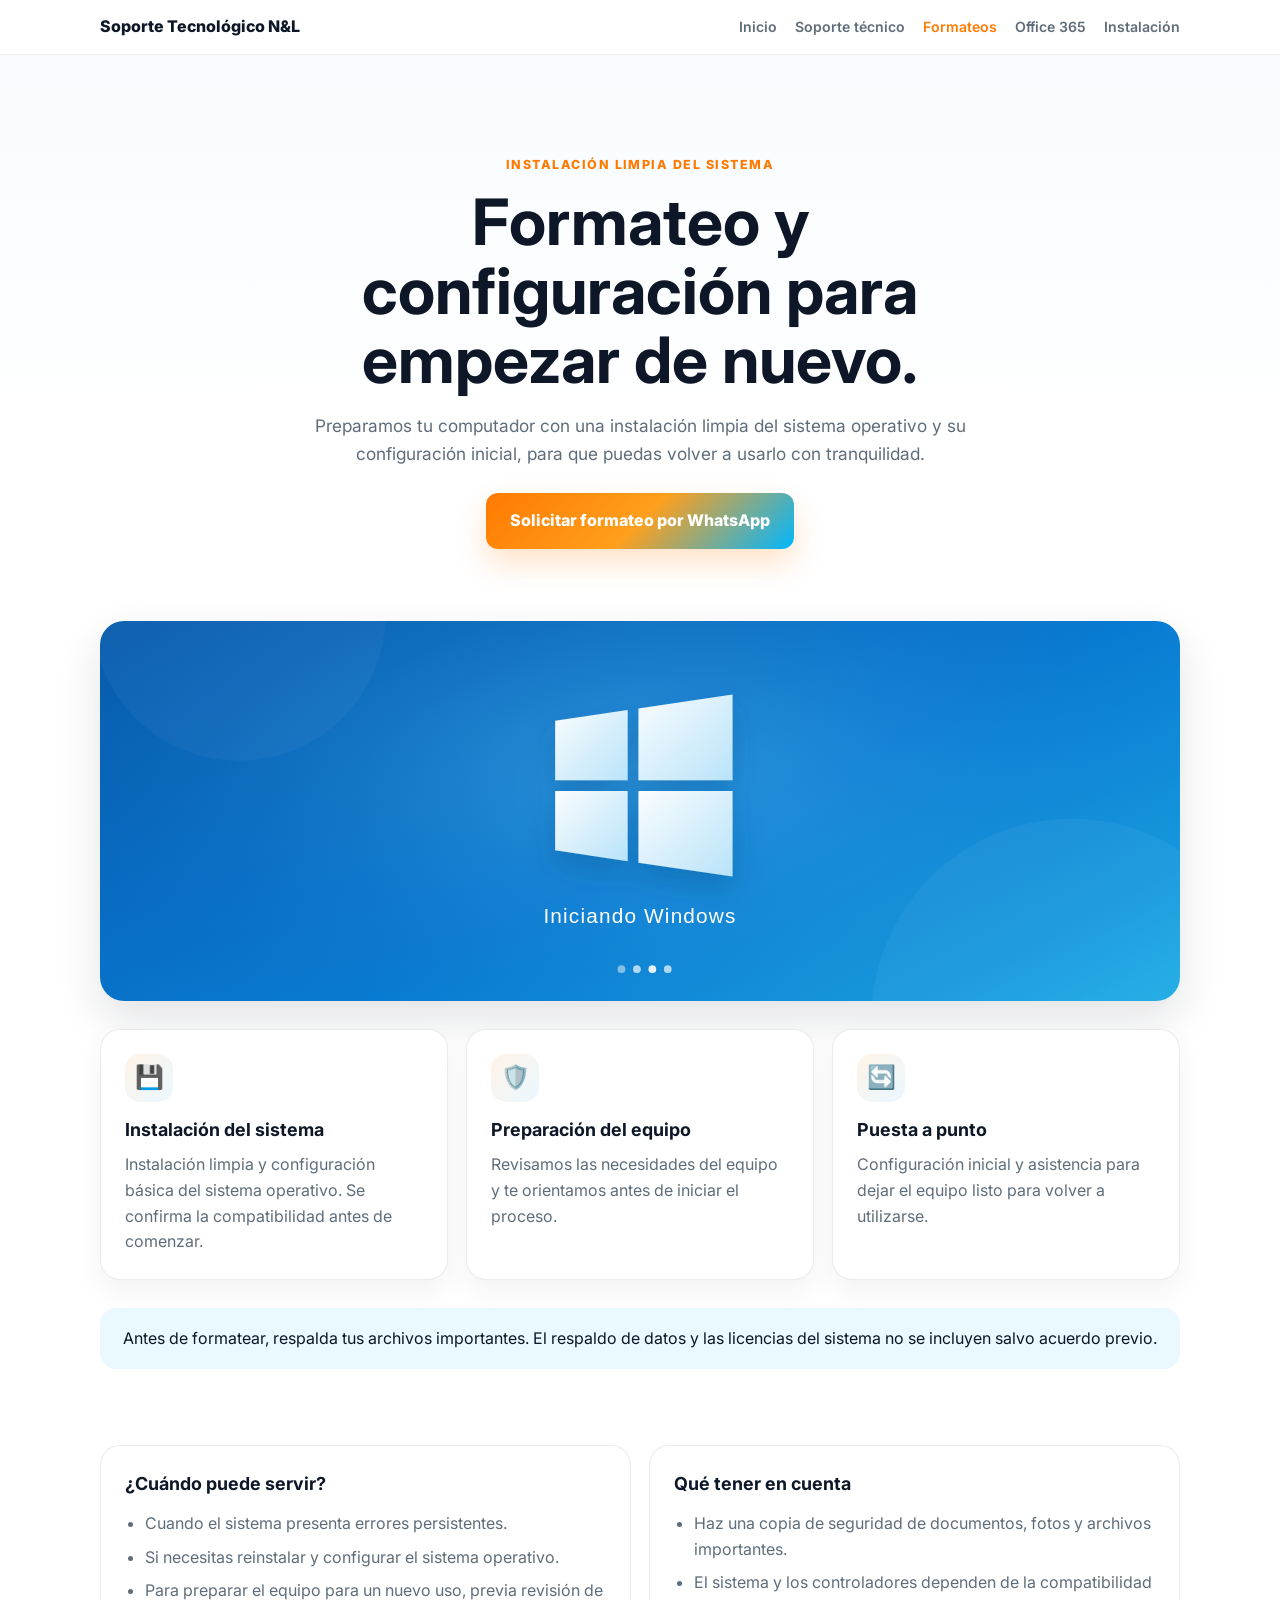
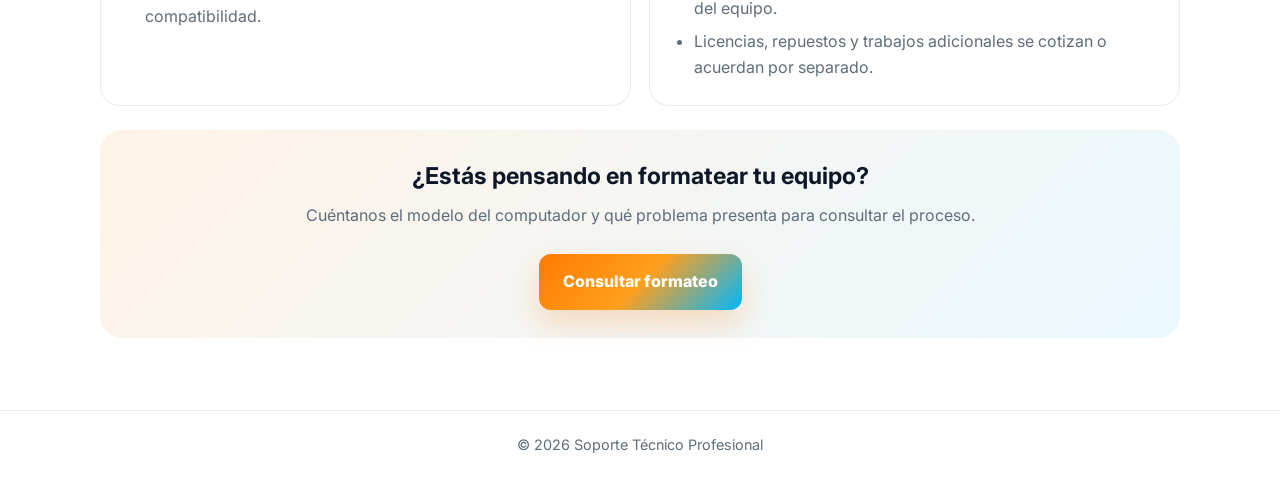
==== formateos.html @ 91364924 "Add files via upload" ====
<!DOCTYPE html>
<html lang="es">
  <head>
    <meta charset="UTF-8" />
    <meta name="viewport" content="width=device-width, initial-scale=1.0" />
    <meta name="description" content="Servicio de formateo, reinstalación y configuración de computadores." />
    <title>Formateos | Soporte Tecnológico N&amp;L</title>
    <link rel="preconnect" href="https://fonts.googleapis.com" />
    <link rel="preconnect" href="https://fonts.gstatic.com" crossorigin />
    <link href="https://fonts.googleapis.com/css2?family=Inter:wght@400;500;600;700;800&display=swap" rel="stylesheet" />
    <style>
      :root { --primary: #ff7a00; --accent: #00b7ff; --dark: #0d1727; --text: #1f2937; --muted: #5f6d7a; --soft-blue: #eaf8ff; --soft-orange: #fff3e7; --white: #fff; }
      * { box-sizing: border-box; }
      body { margin: 0; color: var(--text); background: linear-gradient(180deg, #f7fbff 0, var(--white) 440px); font-family: Inter, sans-serif; line-height: 1.6; }
      a { color: inherit; text-decoration: none; }
      .container { width: min(1080px, calc(100% - 32px)); margin: 0 auto; }
      .header { position: sticky; top: 0; z-index: 20; padding: 14px 0; border-bottom: 1px solid rgba(13, 23, 39, .08); background: rgba(255, 255, 255, .96); backdrop-filter: blur(14px); }
      .header-inner { display: flex; align-items: center; justify-content: space-between; gap: 18px; }
      .brand { color: var(--dark); font-weight: 800; }
      .nav-menu { display: flex; align-items: center; justify-content: flex-end; gap: 8px 18px; flex-wrap: wrap; }
      .nav-menu a { color: var(--muted); font-size: .88rem; font-weight: 600; }
      .nav-menu a:hover, .nav-menu a[aria-current="page"] { color: var(--primary); }
      .hero { padding: clamp(56px, 9vw, 100px) 0 48px; text-align: center; }
      .eyebrow { margin: 0 0 12px; color: var(--primary); font-size: .78rem; font-weight: 800; letter-spacing: .12em; text-transform: uppercase; }
      h1 { max-width: 760px; margin: 0 auto 18px; color: var(--dark); font-size: clamp(2.2rem, 5vw, 4rem); line-height: 1.08; }
      .intro { max-width: 700px; margin: 0 auto; color: var(--muted); font-size: 1.08rem; }
      .button { display: inline-flex; align-items: center; justify-content: center; margin-top: 26px; padding: 15px 24px; border-radius: 12px; color: var(--white); background: linear-gradient(135deg, var(--primary), #ff9f1c, var(--accent)); box-shadow: 0 14px 30px rgba(255, 122, 0, .22); font-weight: 800; transition: transform .2s ease; }
      .button:hover { transform: translateY(-2px); }
      .services { padding: 24px 0 76px; }
      .visual { margin: 0 auto 28px; overflow: hidden; border-radius: 24px; box-shadow: 0 18px 44px rgba(15, 23, 42, .12); }
      .visual img { display: block; width: 100%; height: clamp(220px, 35vw, 380px); object-fit: cover; }
      .grid { display: grid; grid-template-columns: repeat(3, minmax(0, 1fr)); gap: 18px; }
      .card { padding: 24px; border: 1px solid rgba(13, 23, 39, .08); border-radius: 20px; background: var(--white); box-shadow: 0 12px 28px rgba(15, 23, 42, .05); }
      .icon { display: grid; width: 48px; height: 48px; margin-bottom: 14px; place-items: center; border-radius: 15px; background: linear-gradient(135deg, var(--soft-orange), var(--soft-blue)); font-size: 1.45rem; }
      h2 { margin: 0 0 8px; color: var(--dark); font-size: 1.12rem; }
      .card p { margin: 0; color: var(--muted); }
      .details { padding: 0 0 72px; }
      .details-grid { display: grid; grid-template-columns: 1fr 1fr; gap: 18px; }
      .details-card { padding: 24px; border: 1px solid rgba(13, 23, 39, .08); border-radius: 20px; background: var(--white); }
      .details-card h2 { margin-bottom: 12px; }
      .details-card ul { margin: 0; padding-left: 20px; color: var(--muted); }
      .details-card li + li { margin-top: 8px; }
      .note { margin: 28px 0 0; padding: 18px 20px; border-radius: 16px; background: var(--soft-blue); color: var(--dark); text-align: center; }
      .final-cta { margin-top: 24px; padding: 28px; border-radius: 22px; background: linear-gradient(135deg, #fff3e7, #eaf8ff); text-align: center; }
      .final-cta h2 { font-size: 1.45rem; }
      .final-cta p { margin: 0; color: var(--muted); }
      footer { padding: 22px 0; border-top: 1px solid rgba(13, 23, 39, .08); color: var(--muted); font-size: .9rem; text-align: center; }
      @media (max-width: 700px) { .grid, .details-grid { grid-template-columns: 1fr; } .header-inner { align-items: flex-start; flex-direction: column; } .nav-menu { justify-content: flex-start; gap: 8px 14px; } .card, .details-card { padding: 20px; } }
    </style>
  </head>
  <body>
    <header class="header"><div class="container header-inner"><a class="brand" href="index.html">Soporte Tecnológico N&amp;L</a><nav class="nav-menu" aria-label="Navegación principal"><a href="index.html">Inicio</a><a href="soporte-tecnico.html">Soporte técnico</a><a href="formateos.html" aria-current="page">Formateos</a><a href="office-365.html">Office 365</a><a href="instalacion.html">Instalación</a></nav></div></header>
    <main>
      <section class="hero"><div class="container"><p class="eyebrow">Instalación limpia del sistema</p><h1>Formateo y configuración para empezar de nuevo.</h1><p class="intro">Preparamos tu computador con una instalación limpia del sistema operativo y su configuración inicial, para que puedas volver a usarlo con tranquilidad.</p><a class="button" href="https://wa.me/573007849089?text=Hola%2C%20quiero%20informaci%C3%B3n%20sobre%20el%20servicio%20de%20formateo." target="_blank" rel="noopener noreferrer">Solicitar formateo por WhatsApp</a></div></section>
      <section class="services"><div class="container">
        <figure class="visual"><img src="windows-inicio.svg" alt="Ilustración de la pantalla azul de inicio de Windows con el mensaje Iniciando Windows" loading="lazy" /></figure>
        <div class="grid">
        <article class="card"><div class="icon" aria-hidden="true">💾</div><h2>Instalación del sistema</h2><p>Instalación limpia y configuración básica del sistema operativo. Se confirma la compatibilidad antes de comenzar.</p></article>
        <article class="card"><div class="icon" aria-hidden="true">🛡️</div><h2>Preparación del equipo</h2><p>Revisamos las necesidades del equipo y te orientamos antes de iniciar el proceso.</p></article>
        <article class="card"><div class="icon" aria-hidden="true">🔄</div><h2>Puesta a punto</h2><p>Configuración inicial y asistencia para dejar el equipo listo para volver a utilizarse.</p></article>
      </div><p class="note">Antes de formatear, respalda tus archivos importantes. El respaldo de datos y las licencias del sistema no se incluyen salvo acuerdo previo.</p></div></section>
      <section class="details"><div class="container"><div class="details-grid">
        <article class="details-card"><h2>¿Cuándo puede servir?</h2><ul><li>Cuando el sistema presenta errores persistentes.</li><li>Si necesitas reinstalar y configurar el sistema operativo.</li><li>Para preparar el equipo para un nuevo uso, previa revisión de compatibilidad.</li></ul></article>
        <article class="details-card"><h2>Qué tener en cuenta</h2><ul><li>Haz una copia de seguridad de documentos, fotos y archivos importantes.</li><li>El sistema y los controladores dependen de la compatibilidad del equipo.</li><li>Licencias, repuestos y trabajos adicionales se cotizan o acuerdan por separado.</li></ul></article>
      </div><div class="final-cta"><h2>¿Estás pensando en formatear tu equipo?</h2><p>Cuéntanos el modelo del computador y qué problema presenta para consultar el proceso.</p><a class="button" href="https://wa.me/573007849089?text=Hola%2C%20quiero%20consultar%20un%20formateo.%20Mi%20equipo%20es%20y%20presenta%20este%20problema%3A%20" target="_blank" rel="noopener noreferrer">Consultar formateo</a></div></div></section>
    </main>
    <footer>© 2026 Soporte Técnico Profesional</footer>
  </body>
</html>
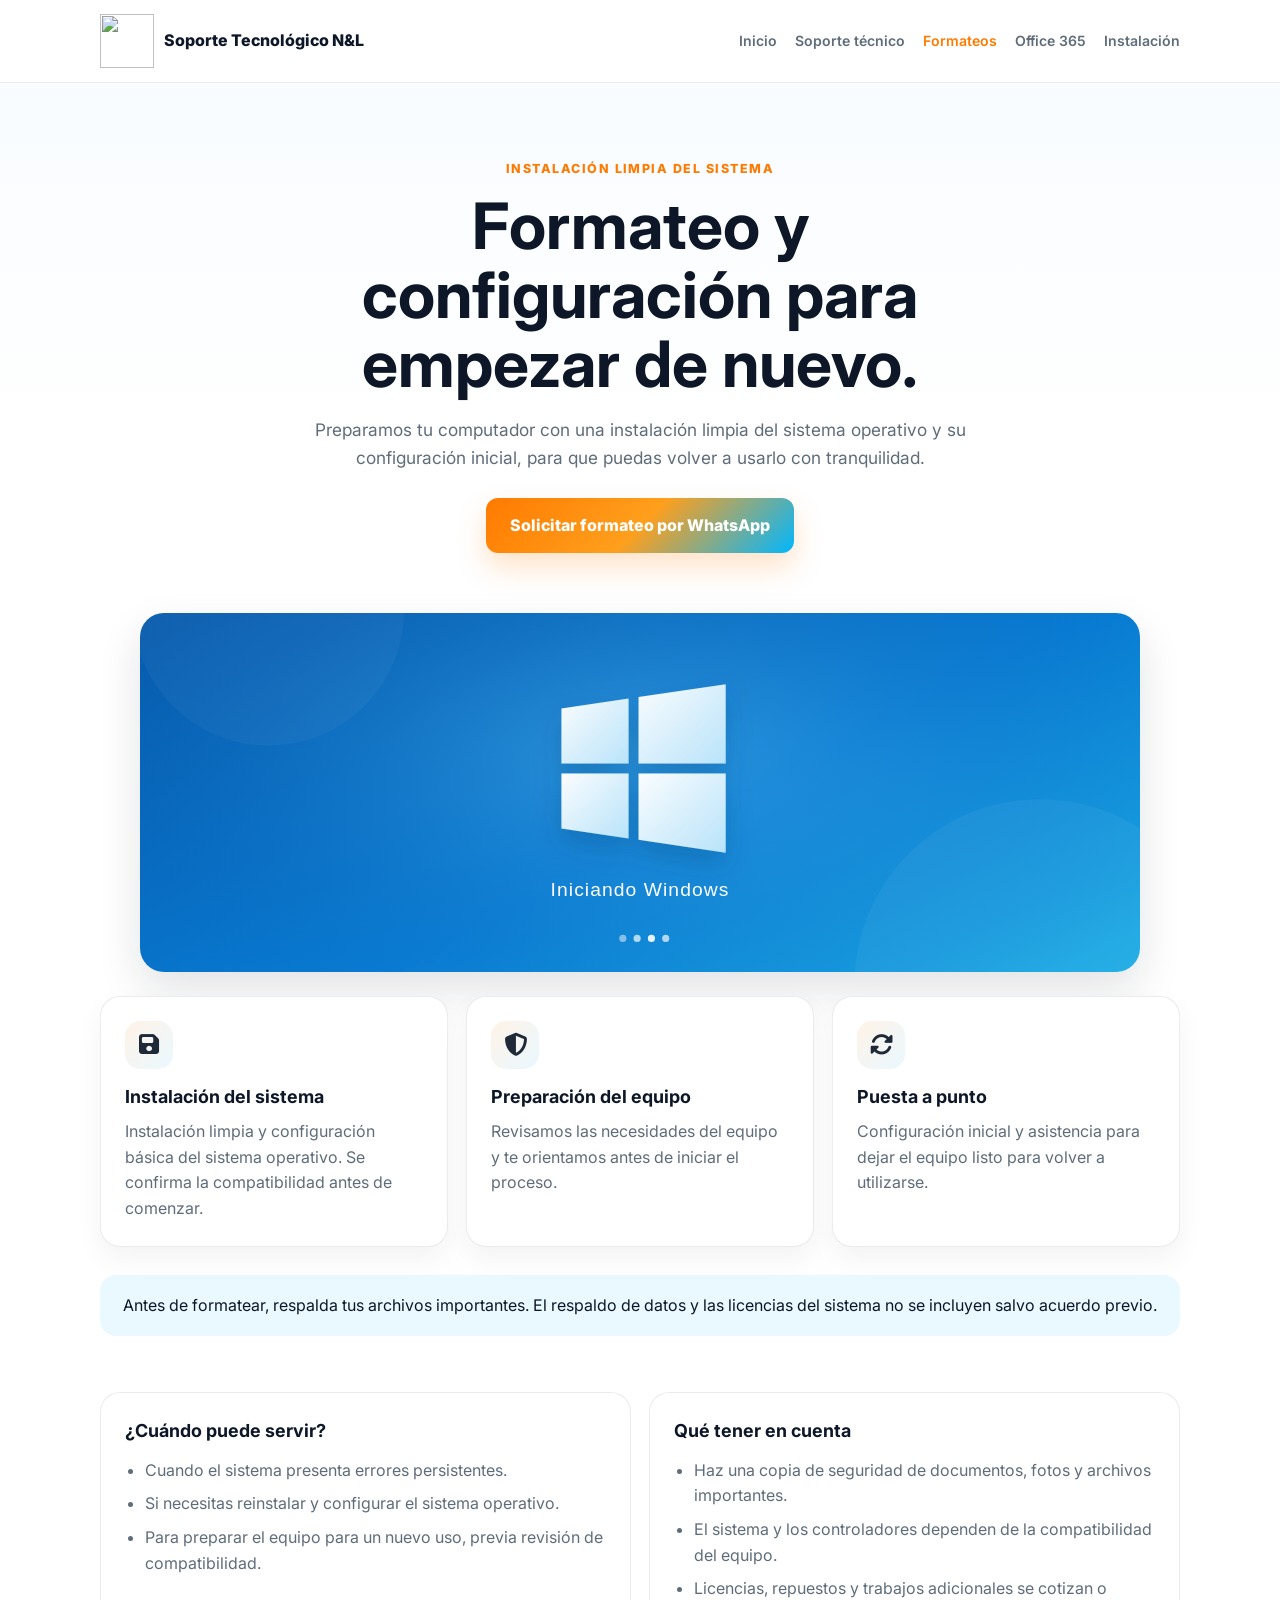
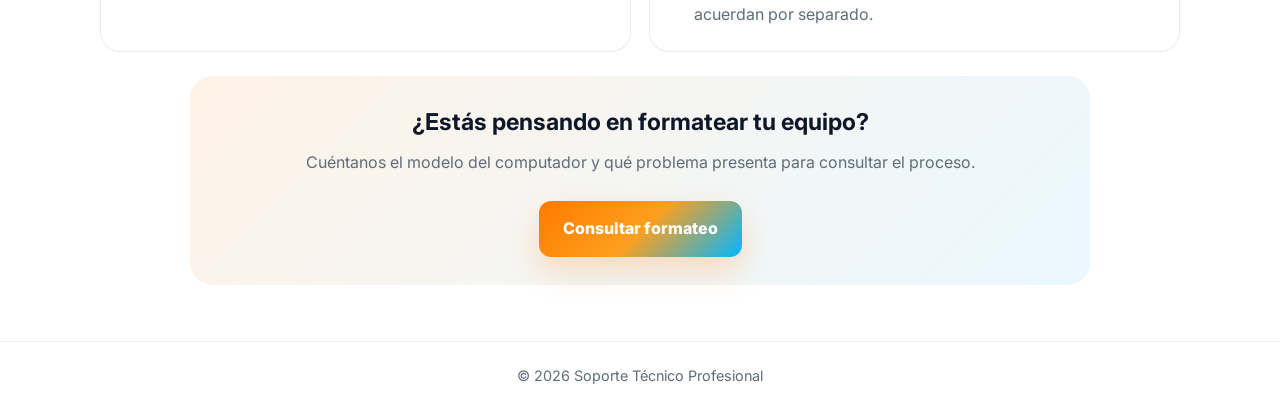
==== commit d2e8d6f4: "Add files via upload" ====
--- a/formateos.html
+++ b/formateos.html
@@ -7,6 +7,7 @@
     <title>Formateos | Soporte Tecnológico N&amp;L</title>
     <link rel="preconnect" href="https://fonts.googleapis.com" />
     <link rel="preconnect" href="https://fonts.gstatic.com" crossorigin />
+    <link rel="stylesheet" href="https://cdnjs.cloudflare.com/ajax/libs/font-awesome/6.7.2/css/all.min.css" referrerpolicy="no-referrer" />
     <link href="https://fonts.googleapis.com/css2?family=Inter:wght@400;500;600;700;800&display=swap" rel="stylesheet" />
     <style>
       :root { --primary: #ff7a00; --accent: #00b7ff; --dark: #0d1727; --text: #1f2937; --muted: #5f6d7a; --soft-blue: #eaf8ff; --soft-orange: #fff3e7; --white: #fff; }
@@ -16,48 +17,70 @@
       .container { width: min(1080px, calc(100% - 32px)); margin: 0 auto; }
       .header { position: sticky; top: 0; z-index: 20; padding: 14px 0; border-bottom: 1px solid rgba(13, 23, 39, .08); background: rgba(255, 255, 255, .96); backdrop-filter: blur(14px); }
       .header-inner { display: flex; align-items: center; justify-content: space-between; gap: 18px; }
-      .brand { color: var(--dark); font-weight: 800; }
+      .brand { display: inline-flex; align-items: center; gap: 10px; color: var(--dark); font-weight: 800; }
+      .brand img { display: block; width: 54px; height: 54px; object-fit: contain; }
       .nav-menu { display: flex; align-items: center; justify-content: flex-end; gap: 8px 18px; flex-wrap: wrap; }
       .nav-menu a { color: var(--muted); font-size: .88rem; font-weight: 600; }
-      .nav-menu a:hover, .nav-menu a[aria-current="page"] { color: var(--primary); }
-      .hero { padding: clamp(56px, 9vw, 100px) 0 48px; text-align: center; }
+      .nav-icon { display: none; }
+      .nav-menu a:hover, .nav-menu a:focus-visible, .nav-menu a[aria-current="page"] { color: var(--primary); }
+      .hero { padding: clamp(48px, 6vw, 76px) 0 40px; text-align: center; }
       .eyebrow { margin: 0 0 12px; color: var(--primary); font-size: .78rem; font-weight: 800; letter-spacing: .12em; text-transform: uppercase; }
       h1 { max-width: 760px; margin: 0 auto 18px; color: var(--dark); font-size: clamp(2.2rem, 5vw, 4rem); line-height: 1.08; }
       .intro { max-width: 700px; margin: 0 auto; color: var(--muted); font-size: 1.08rem; }
       .button { display: inline-flex; align-items: center; justify-content: center; margin-top: 26px; padding: 15px 24px; border-radius: 12px; color: var(--white); background: linear-gradient(135deg, var(--primary), #ff9f1c, var(--accent)); box-shadow: 0 14px 30px rgba(255, 122, 0, .22); font-weight: 800; transition: transform .2s ease; }
       .button:hover { transform: translateY(-2px); }
-      .services { padding: 24px 0 76px; }
-      .visual { margin: 0 auto 28px; overflow: hidden; border-radius: 24px; box-shadow: 0 18px 44px rgba(15, 23, 42, .12); }
-      .visual img { display: block; width: 100%; height: clamp(220px, 35vw, 380px); object-fit: cover; }
-      .grid { display: grid; grid-template-columns: repeat(3, minmax(0, 1fr)); gap: 18px; }
-      .card { padding: 24px; border: 1px solid rgba(13, 23, 39, .08); border-radius: 20px; background: var(--white); box-shadow: 0 12px 28px rgba(15, 23, 42, .05); }
+      .services { padding: 20px 0 56px; }
+      .visual { max-width: 1000px; margin: 0 auto 24px; overflow: hidden; border-radius: 24px; box-shadow: 0 18px 44px rgba(15, 23, 42, .12); }
+      .visual img { display: block; width: 100%; height: clamp(250px, 28vw, 360px); object-fit: cover; }
+      .grid { display: grid; grid-template-columns: repeat(3, minmax(0, 1fr)); align-items: stretch; gap: 18px; }
+      .card { min-height: 205px; padding: 24px; border: 1px solid rgba(13, 23, 39, .08); border-radius: 20px; background: var(--white); box-shadow: 0 12px 28px rgba(15, 23, 42, .05); }
       .icon { display: grid; width: 48px; height: 48px; margin-bottom: 14px; place-items: center; border-radius: 15px; background: linear-gradient(135deg, var(--soft-orange), var(--soft-blue)); font-size: 1.45rem; }
       h2 { margin: 0 0 8px; color: var(--dark); font-size: 1.12rem; }
       .card p { margin: 0; color: var(--muted); }
-      .details { padding: 0 0 72px; }
-      .details-grid { display: grid; grid-template-columns: 1fr 1fr; gap: 18px; }
-      .details-card { padding: 24px; border: 1px solid rgba(13, 23, 39, .08); border-radius: 20px; background: var(--white); }
+      .details { padding: 0 0 56px; }
+      .details-grid { display: grid; grid-template-columns: 1fr 1fr; align-items: stretch; gap: 18px; }
+      .details-card { min-height: 190px; padding: 24px; border: 1px solid rgba(13, 23, 39, .08); border-radius: 20px; background: var(--white); }
       .details-card h2 { margin-bottom: 12px; }
       .details-card ul { margin: 0; padding-left: 20px; color: var(--muted); }
       .details-card li + li { margin-top: 8px; }
       .note { margin: 28px 0 0; padding: 18px 20px; border-radius: 16px; background: var(--soft-blue); color: var(--dark); text-align: center; }
-      .final-cta { margin-top: 24px; padding: 28px; border-radius: 22px; background: linear-gradient(135deg, #fff3e7, #eaf8ff); text-align: center; }
+      .final-cta { max-width: 900px; margin: 24px auto 0; padding: 28px; border-radius: 22px; background: linear-gradient(135deg, #fff3e7, #eaf8ff); text-align: center; }
       .final-cta h2 { font-size: 1.45rem; }
       .final-cta p { margin: 0; color: var(--muted); }
       footer { padding: 22px 0; border-top: 1px solid rgba(13, 23, 39, .08); color: var(--muted); font-size: .9rem; text-align: center; }
-      @media (max-width: 700px) { .grid, .details-grid { grid-template-columns: 1fr; } .header-inner { align-items: flex-start; flex-direction: column; } .nav-menu { justify-content: flex-start; gap: 8px 14px; } .card, .details-card { padding: 20px; } }
+      @media (max-width: 700px) { .grid, .details-grid { grid-template-columns: 1fr; } .header-inner { align-items: flex-start; flex-direction: column; } .brand img { width: 42px; height: 42px; } .nav-menu { width: 100%; justify-content: center; gap: 8px; } .nav-menu a { display: grid; width: 44px; height: 44px; place-items: center; border: 1px solid rgba(255, 122, 0, .2); border-radius: 12px; background: linear-gradient(135deg, var(--soft-orange), var(--soft-blue)); color: var(--primary-dark); font-size: 1.15rem; transition: color .2s ease, background .2s ease, transform .2s ease, box-shadow .2s ease; } .nav-menu a:hover, .nav-menu a:focus-visible, .nav-menu a[aria-current="page"] { color: #fff; border-color: transparent; background: linear-gradient(135deg, var(--primary), var(--accent)); box-shadow: 0 8px 18px rgba(255, 122, 0, .22); } .nav-menu a:active { background: var(--primary-dark); transform: scale(.95); } .nav-label { display: none; } .nav-icon { display: inline; } .card, .details-card { padding: 20px; } }
+      @media (max-width: 700px) {
+        .container { width: min(100% - 28px, 560px); }
+        .header { padding: 10px 0; }
+        .header-inner { gap: 8px; }
+        .brand { font-size: .95rem; }
+        .hero { padding: 34px 0 24px; }
+        h1 { font-size: clamp(2rem, 9vw, 2.8rem); }
+        .intro { font-size: .98rem; }
+        .button { width: 100%; min-height: 52px; padding: 13px 16px; }
+        .services { padding: 18px 0 36px; }
+        .visual { margin-bottom: 18px; border-radius: 18px; }
+        .visual img { height: clamp(200px, 58vw, 280px); }
+        .grid { gap: 12px; }
+        .card, .details-card { padding: 18px; border-radius: 17px; }
+        .details { padding-bottom: 36px; }
+        .details-grid { gap: 12px; }
+        .note { margin-top: 18px; padding: 16px; text-align: left; }
+        .final-cta { margin-top: 16px; padding: 20px 16px; border-radius: 18px; }
+        footer { padding: 18px 0; }
+      }
     </style>
   </head>
   <body>
-    <header class="header"><div class="container header-inner"><a class="brand" href="index.html">Soporte Tecnológico N&amp;L</a><nav class="nav-menu" aria-label="Navegación principal"><a href="index.html">Inicio</a><a href="soporte-tecnico.html">Soporte técnico</a><a href="formateos.html" aria-current="page">Formateos</a><a href="office-365.html">Office 365</a><a href="instalacion.html">Instalación</a></nav></div></header>
+    <header class="header"><div class="container header-inner"><a class="brand" href="index.html"><img src="Styles/LOGO.png" alt="" />Soporte Tecnológico N&amp;L</a><nav class="nav-menu" aria-label="Navegación principal"><a href="index.html" aria-label="Inicio" title="Inicio"><span class="nav-icon" aria-hidden="true"><i class="fa-solid fa-house"></i></span><span class="nav-label">Inicio</span></a><a href="soporte-tecnico.html" aria-label="Soporte técnico" title="Soporte técnico"><span class="nav-icon" aria-hidden="true"><i class="fa-solid fa-computer"></i></span><span class="nav-label">Soporte técnico</span></a><a href="formateos.html" aria-current="page" aria-label="Formateos" title="Formateos"><span class="nav-icon" aria-hidden="true"><i class="fa-solid fa-hard-drive"></i></span><span class="nav-label">Formateos</span></a><a href="office-365.html" aria-label="Office 365" title="Office 365"><span class="nav-icon" aria-hidden="true"><i class="fa-solid fa-file-lines"></i></span><span class="nav-label">Office 365</span></a><a href="instalacion.html" aria-label="Instalación" title="Instalación"><span class="nav-icon" aria-hidden="true"><i class="fa-solid fa-box-open"></i></span><span class="nav-label">Instalación</span></a></nav></div></header>
     <main>
       <section class="hero"><div class="container"><p class="eyebrow">Instalación limpia del sistema</p><h1>Formateo y configuración para empezar de nuevo.</h1><p class="intro">Preparamos tu computador con una instalación limpia del sistema operativo y su configuración inicial, para que puedas volver a usarlo con tranquilidad.</p><a class="button" href="https://wa.me/573007849089?text=Hola%2C%20quiero%20informaci%C3%B3n%20sobre%20el%20servicio%20de%20formateo." target="_blank" rel="noopener noreferrer">Solicitar formateo por WhatsApp</a></div></section>
       <section class="services"><div class="container">
         <figure class="visual"><img src="windows-inicio.svg" alt="Ilustración de la pantalla azul de inicio de Windows con el mensaje Iniciando Windows" loading="lazy" /></figure>
         <div class="grid">
-        <article class="card"><div class="icon" aria-hidden="true">💾</div><h2>Instalación del sistema</h2><p>Instalación limpia y configuración básica del sistema operativo. Se confirma la compatibilidad antes de comenzar.</p></article>
-        <article class="card"><div class="icon" aria-hidden="true">🛡️</div><h2>Preparación del equipo</h2><p>Revisamos las necesidades del equipo y te orientamos antes de iniciar el proceso.</p></article>
-        <article class="card"><div class="icon" aria-hidden="true">🔄</div><h2>Puesta a punto</h2><p>Configuración inicial y asistencia para dejar el equipo listo para volver a utilizarse.</p></article>
+        <article class="card"><div class="icon" aria-hidden="true"><i class="fa-solid fa-floppy-disk"></i></div><h2>Instalación del sistema</h2><p>Instalación limpia y configuración básica del sistema operativo. Se confirma la compatibilidad antes de comenzar.</p></article>
+        <article class="card"><div class="icon" aria-hidden="true"><i class="fa-solid fa-shield-halved"></i></div><h2>Preparación del equipo</h2><p>Revisamos las necesidades del equipo y te orientamos antes de iniciar el proceso.</p></article>
+        <article class="card"><div class="icon" aria-hidden="true"><i class="fa-solid fa-rotate"></i></div><h2>Puesta a punto</h2><p>Configuración inicial y asistencia para dejar el equipo listo para volver a utilizarse.</p></article>
       </div><p class="note">Antes de formatear, respalda tus archivos importantes. El respaldo de datos y las licencias del sistema no se incluyen salvo acuerdo previo.</p></div></section>
       <section class="details"><div class="container"><div class="details-grid">
         <article class="details-card"><h2>¿Cuándo puede servir?</h2><ul><li>Cuando el sistema presenta errores persistentes.</li><li>Si necesitas reinstalar y configurar el sistema operativo.</li><li>Para preparar el equipo para un nuevo uso, previa revisión de compatibilidad.</li></ul></article>
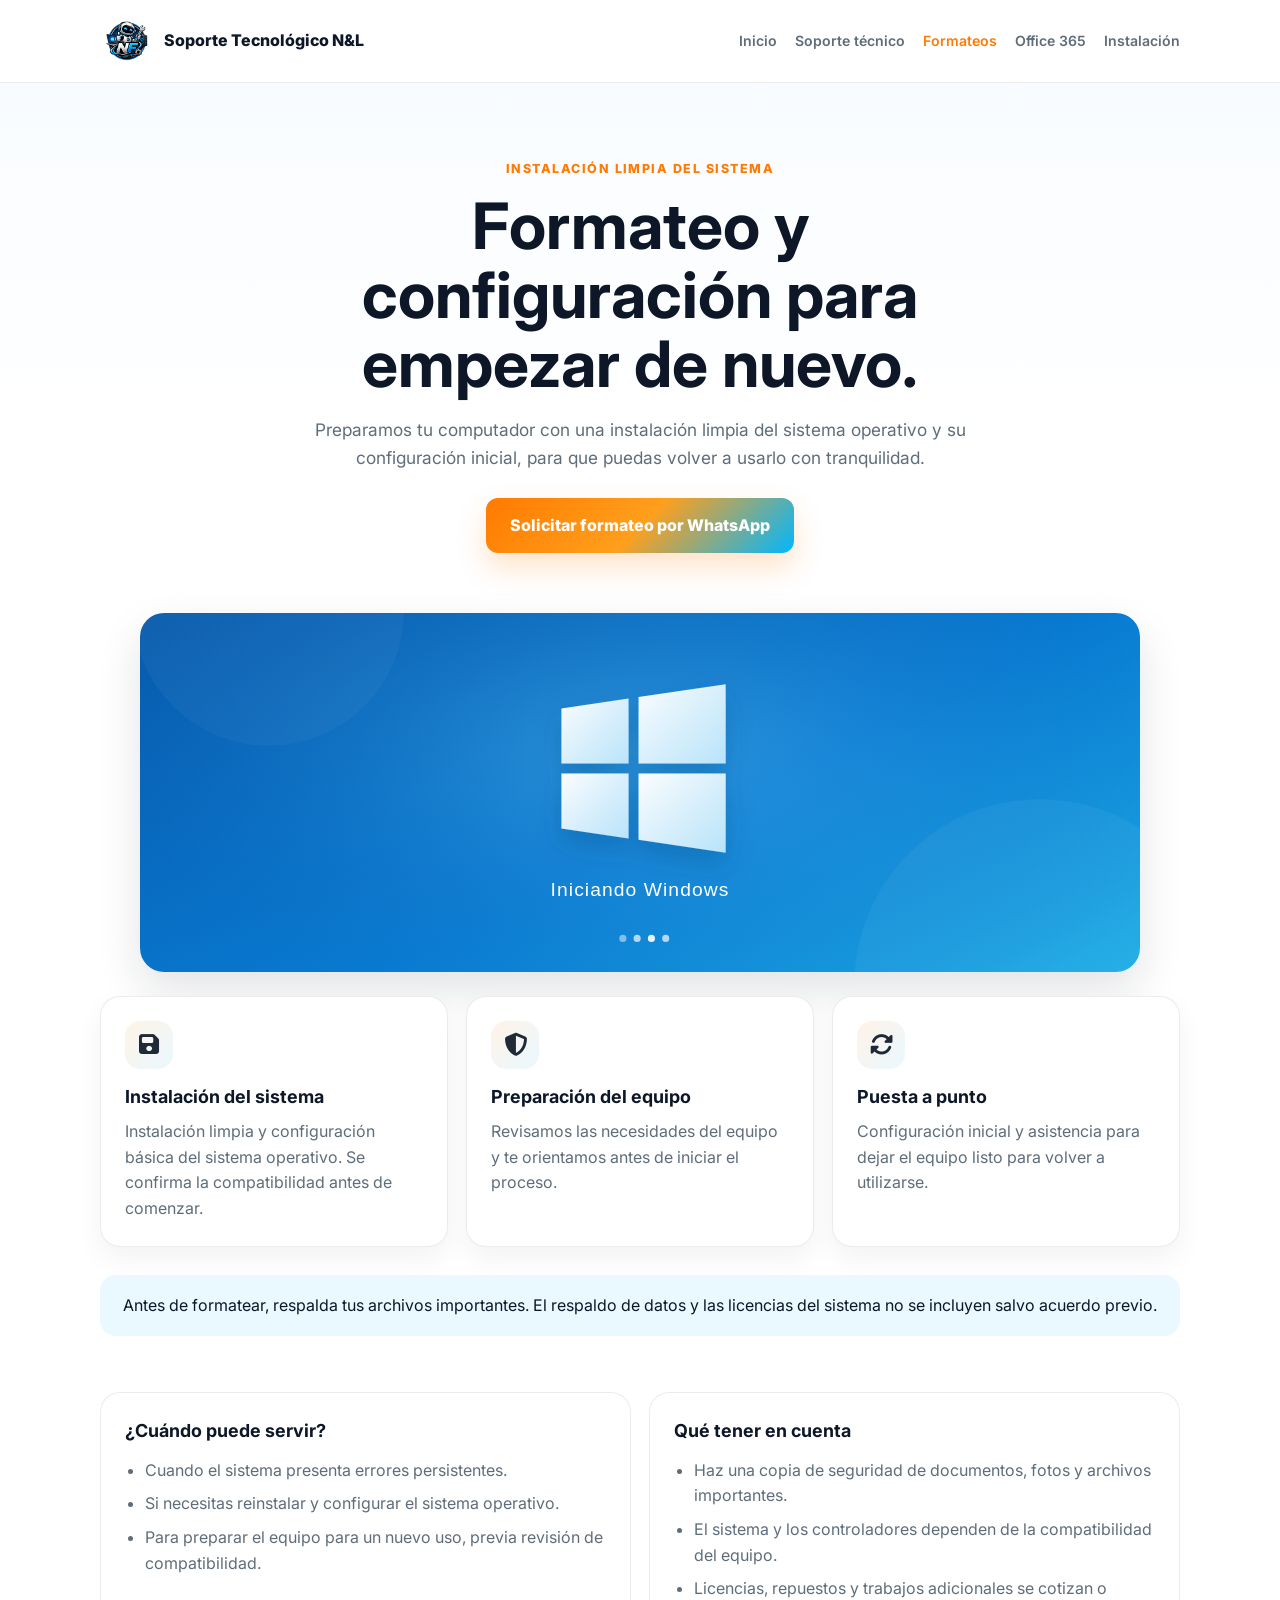
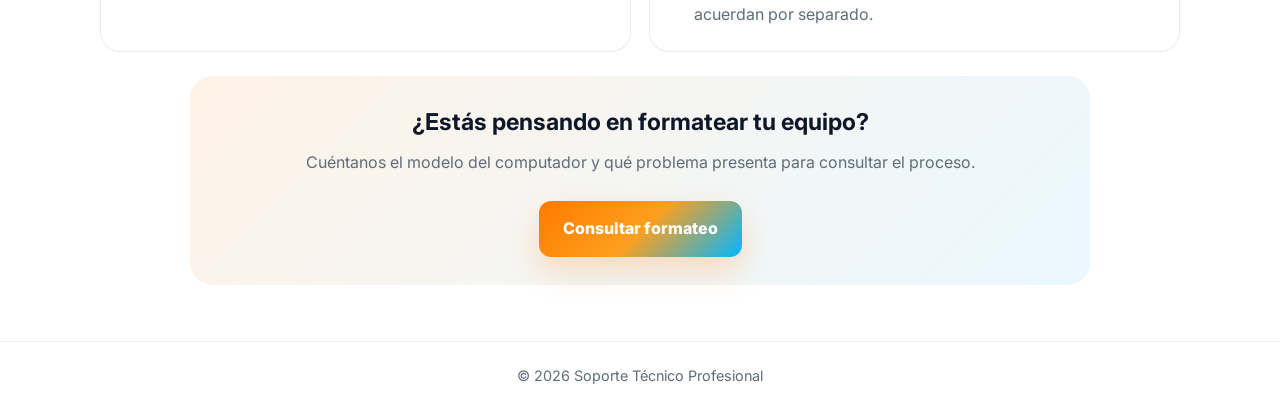
==== commit 9cf66d0c: "Add files via upload" ====
--- a/formateos.html
+++ b/formateos.html
@@ -72,7 +72,7 @@
     </style>
   </head>
   <body>
-    <header class="header"><div class="container header-inner"><a class="brand" href="index.html"><img src="Styles/LOGO.png" alt="" />Soporte Tecnológico N&amp;L</a><nav class="nav-menu" aria-label="Navegación principal"><a href="index.html" aria-label="Inicio" title="Inicio"><span class="nav-icon" aria-hidden="true"><i class="fa-solid fa-house"></i></span><span class="nav-label">Inicio</span></a><a href="soporte-tecnico.html" aria-label="Soporte técnico" title="Soporte técnico"><span class="nav-icon" aria-hidden="true"><i class="fa-solid fa-computer"></i></span><span class="nav-label">Soporte técnico</span></a><a href="formateos.html" aria-current="page" aria-label="Formateos" title="Formateos"><span class="nav-icon" aria-hidden="true"><i class="fa-solid fa-hard-drive"></i></span><span class="nav-label">Formateos</span></a><a href="office-365.html" aria-label="Office 365" title="Office 365"><span class="nav-icon" aria-hidden="true"><i class="fa-solid fa-file-lines"></i></span><span class="nav-label">Office 365</span></a><a href="instalacion.html" aria-label="Instalación" title="Instalación"><span class="nav-icon" aria-hidden="true"><i class="fa-solid fa-box-open"></i></span><span class="nav-label">Instalación</span></a></nav></div></header>
+    <header class="header"><div class="container header-inner"><a class="brand" href="index.html"><img src="./logo.png" alt="" />Soporte Tecnológico N&amp;L</a><nav class="nav-menu" aria-label="Navegación principal"><a href="index.html" aria-label="Inicio" title="Inicio"><span class="nav-icon" aria-hidden="true"><i class="fa-solid fa-house"></i></span><span class="nav-label">Inicio</span></a><a href="soporte-tecnico.html" aria-label="Soporte técnico" title="Soporte técnico"><span class="nav-icon" aria-hidden="true"><i class="fa-solid fa-computer"></i></span><span class="nav-label">Soporte técnico</span></a><a href="formateos.html" aria-current="page" aria-label="Formateos" title="Formateos"><span class="nav-icon" aria-hidden="true"><i class="fa-solid fa-hard-drive"></i></span><span class="nav-label">Formateos</span></a><a href="office-365.html" aria-label="Office 365" title="Office 365"><span class="nav-icon" aria-hidden="true"><i class="fa-solid fa-file-lines"></i></span><span class="nav-label">Office 365</span></a><a href="instalacion.html" aria-label="Instalación" title="Instalación"><span class="nav-icon" aria-hidden="true"><i class="fa-solid fa-box-open"></i></span><span class="nav-label">Instalación</span></a></nav></div></header>
     <main>
       <section class="hero"><div class="container"><p class="eyebrow">Instalación limpia del sistema</p><h1>Formateo y configuración para empezar de nuevo.</h1><p class="intro">Preparamos tu computador con una instalación limpia del sistema operativo y su configuración inicial, para que puedas volver a usarlo con tranquilidad.</p><a class="button" href="https://wa.me/573007849089?text=Hola%2C%20quiero%20informaci%C3%B3n%20sobre%20el%20servicio%20de%20formateo." target="_blank" rel="noopener noreferrer">Solicitar formateo por WhatsApp</a></div></section>
       <section class="services"><div class="container">
